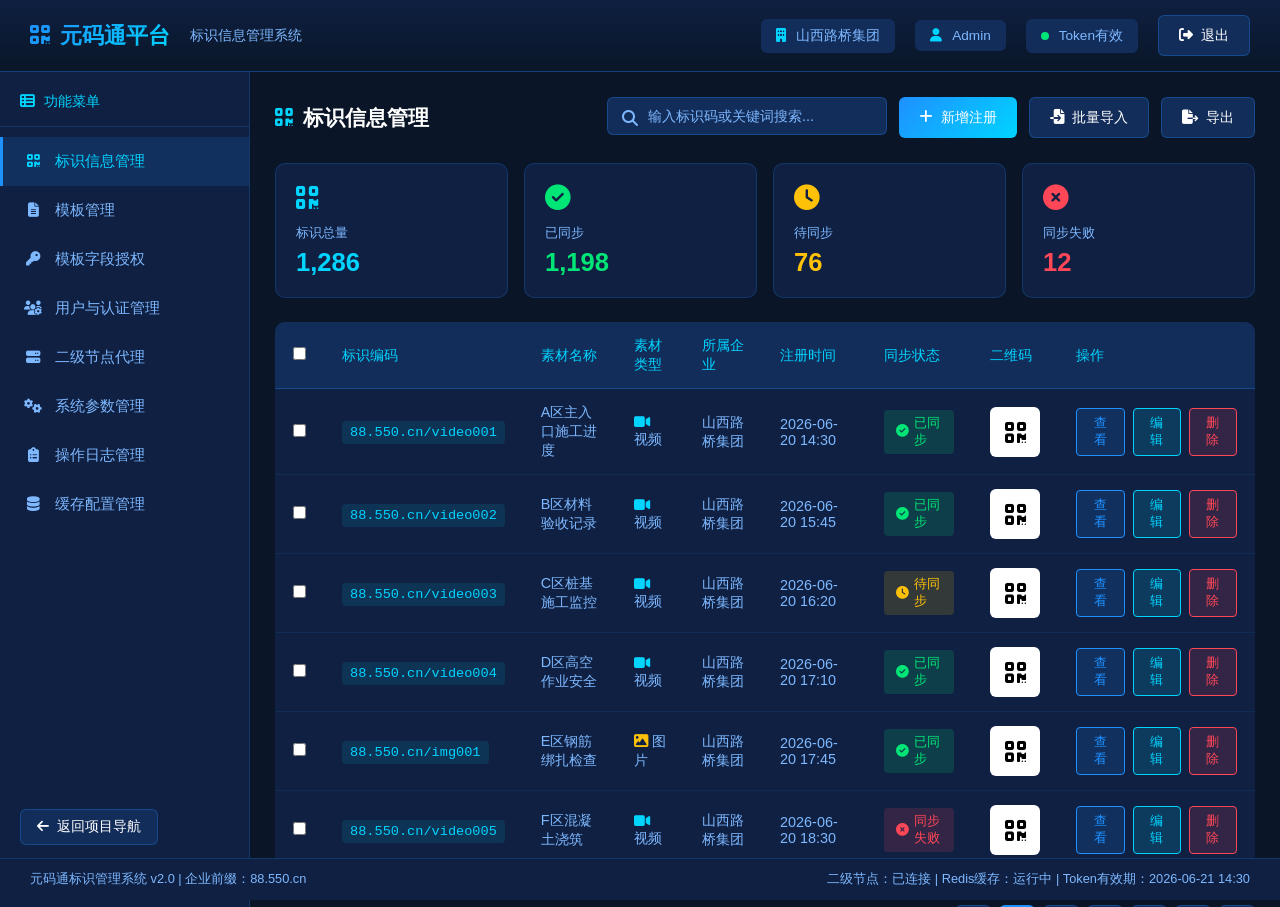
==== 元码通平台/index.html @ ffb6fcff "Initial commit: 7 platform modules" ====
<!DOCTYPE html>
<html lang="zh-CN">
<head>
    <meta charset="UTF-8">
    <meta name="viewport" content="width=device-width, initial-scale=1.0">
    <title>元码通平台</title>
    <link rel="stylesheet" href="https://cdnjs.cloudflare.com/ajax/libs/font-awesome/6.4.0/css/all.min.css">
    <style>
        :root {
            --bg-primary: #0a1628;
            --bg-secondary: #0f2042;
            --bg-card: #132d5a;
            --border-color: #1e90ff;
            --text-primary: #ffffff;
            --text-secondary: #7eb8ff;
            --accent-blue: #1e90ff;
            --accent-cyan: #00d4ff;
            --success: #00e676;
            --warning: #ffc107;
            --danger: #ff4757;
        }
        * { margin: 0; padding: 0; box-sizing: border-box; }
        body {
            font-family: 'Microsoft YaHei', 'PingFang SC', sans-serif;
            background: var(--bg-primary);
            color: var(--text-primary);
            min-height: 100vh;
        }

        .header {
            background: linear-gradient(180deg, rgba(15, 32, 66, 0.95), rgba(10, 22, 40, 0.98));
            border-bottom: 1px solid rgba(30, 144, 255, 0.3);
            padding: 15px 30px;
            display: flex;
            justify-content: space-between;
            align-items: center;
        }
        .header-left { display: flex; align-items: center; gap: 20px; }
        .logo {
            font-size: 1.4rem; font-weight: bold;
            background: linear-gradient(135deg, var(--accent-blue), var(--accent-cyan));
            -webkit-background-clip: text; -webkit-text-fill-color: transparent;
            display: flex; align-items: center; gap: 10px;
        }
        .header-right { display: flex; align-items: center; gap: 20px; font-size: 0.85rem; color: var(--text-secondary); }
        .user-info {
            display: flex; align-items: center; gap: 10px;
            background: var(--bg-card); padding: 8px 15px; border-radius: 6px;
        }
        .user-info i { color: var(--accent-cyan); }
        .status-dot { width: 8px; height: 8px; border-radius: 50%; background: var(--success); animation: pulse 2s infinite; }
        @keyframes pulse { 0%,100%{opacity:1} 50%{opacity:0.5} }

        .main-container { display: grid; grid-template-columns: 250px 1fr; height: calc(100vh - 65px); }

        .sidebar {
            background: var(--bg-secondary);
            border-right: 1px solid rgba(30, 144, 255, 0.2);
            padding: 20px 0; overflow-y: auto;
        }
        .sidebar-title {
            padding: 0 20px 15px; font-size: 0.9rem; color: var(--accent-cyan);
            border-bottom: 1px solid rgba(30, 144, 255, 0.2);
            margin-bottom: 10px; display: flex; align-items: center; gap: 10px;
        }
        .menu-item {
            padding: 14px 20px; display: flex; align-items: center; gap: 12px;
            cursor: pointer; transition: all 0.3s ease;
            color: var(--text-secondary); font-size: 0.95rem;
            border-left: 3px solid transparent;
        }
        .menu-item:hover { background: rgba(30,144,255,0.1); color: var(--text-primary); }
        .menu-item.active { background: rgba(30,144,255,0.15); color: var(--accent-cyan); border-left-color: var(--accent-blue); }
        .menu-item i { width: 20px; text-align: center; font-size: 0.9rem; }

        .content-area { padding: 25px; overflow-y: auto; }
        .module-section { display: none; }
        .module-section.active { display: block; }

        .content-header { display: flex; justify-content: space-between; align-items: center; margin-bottom: 25px; flex-wrap: wrap; gap: 15px; }
        .content-title { font-size: 1.3rem; color: var(--text-primary); display: flex; align-items: center; gap: 10px; }
        .content-title i { color: var(--accent-cyan); }
        .toolbar { display: flex; gap: 12px; flex-wrap: wrap; }

        .search-box { position: relative; }
        .search-input {
            padding: 10px 15px 10px 40px; background: var(--bg-card);
            border: 1px solid rgba(30,144,255,0.3); color: var(--text-primary);
            border-radius: 6px; width: 280px; font-size: 0.9rem;
        }
        .search-input:focus { outline: none; border-color: var(--accent-blue); }
        .search-input::placeholder { color: var(--text-secondary); }
        .search-icon { position: absolute; left: 15px; top: 50%; transform: translateY(-50%); color: var(--text-secondary); }

        .btn {
            padding: 10px 20px; border: none; border-radius: 6px;
            cursor: pointer; font-size: 0.9rem; transition: all 0.3s ease;
            display: flex; align-items: center; gap: 8px;
        }
        .btn-primary { background: linear-gradient(135deg, var(--accent-blue), var(--accent-cyan)); color: white; }
        .btn-primary:hover { box-shadow: 0 5px 15px rgba(30,144,255,0.4); transform: translateY(-2px); }
        .btn-export { background: var(--bg-card); color: var(--text-primary); border: 1px solid rgba(30,144,255,0.3); }
        .btn-export:hover { border-color: var(--accent-blue); background: rgba(30,144,255,0.1); }

        .data-table { width: 100%; border-collapse: collapse; background: var(--bg-secondary); border-radius: 10px; overflow: hidden; }
        .data-table thead { background: var(--bg-card); }
        .data-table th { padding: 14px 18px; text-align: left; font-weight: 500; color: var(--accent-cyan); font-size: 0.9rem; border-bottom: 1px solid rgba(30,144,255,0.3); }
        .data-table td { padding: 14px 18px; border-bottom: 1px solid rgba(30,144,255,0.1); font-size: 0.9rem; color: var(--text-secondary); }
        .data-table tbody tr:hover { background: rgba(30,144,255,0.05); }
        .data-table tbody tr:hover td { color: var(--text-primary); }

        .handle-code {
            font-family: 'Consolas', monospace; color: var(--accent-cyan);
            background: rgba(0,212,255,0.1); padding: 4px 8px; border-radius: 4px; font-size: 0.85rem;
        }
        .status-tag { padding: 5px 12px; border-radius: 4px; font-size: 0.8rem; display: inline-flex; align-items: center; gap: 5px; }
        .status-tag.synced { background: rgba(0,230,118,0.15); color: var(--success); }
        .status-tag.pending { background: rgba(255,193,7,0.15); color: var(--warning); }
        .status-tag.failed { background: rgba(255,71,87,0.15); color: var(--danger); }
        .status-tag.online { background: rgba(0,230,118,0.15); color: var(--success); }
        .status-tag.offline { background: rgba(255,71,87,0.15); color: var(--danger); }
        .status-tag.active { background: rgba(30,144,255,0.15); color: var(--accent-blue); }
        .status-tag.disabled { background: rgba(255,255,255,0.08); color: #888; }

        .qrcode-cell {
            width: 50px; height: 50px; background: white; border-radius: 6px;
            display: flex; justify-content: center; align-items: center;
            cursor: pointer; transition: transform 0.3s ease;
        }
        .qrcode-cell:hover { transform: scale(1.1); }
        .qrcode-cell i { color: #000; font-size: 1.5rem; }

        .action-btns { display: flex; gap: 8px; }
        .action-btn {
            padding: 6px 14px; border-radius: 4px; font-size: 0.8rem;
            cursor: pointer; transition: all 0.3s ease; border: 1px solid;
        }
        .action-btn.view { background: rgba(30,144,255,0.15); border-color: var(--accent-blue); color: var(--accent-blue); }
        .action-btn.view:hover { background: var(--accent-blue); color: white; }
        .action-btn.edit { background: rgba(0,212,255,0.15); border-color: var(--accent-cyan); color: var(--accent-cyan); }
        .action-btn.edit:hover { background: var(--accent-cyan); color: var(--bg-primary); }
        .action-btn.delete { background: rgba(255,71,87,0.15); border-color: var(--danger); color: var(--danger); }
        .action-btn.delete:hover { background: var(--danger); color: white; }
        .action-btn.enable { background: rgba(0,230,118,0.15); border-color: var(--success); color: var(--success); }
        .action-btn.enable:hover { background: var(--success); color: var(--bg-primary); }
        .action-btn.disable { background: rgba(255,193,7,0.15); border-color: var(--warning); color: var(--warning); }
        .action-btn.disable:hover { background: var(--warning); color: var(--bg-primary); }

        .pagination { display: flex; justify-content: space-between; align-items: center; margin-top: 20px; padding: 15px 0; }
        .page-info { color: var(--text-secondary); font-size: 0.85rem; }
        .page-btns { display: flex; gap: 8px; }
        .page-btn {
            width: 36px; height: 36px; display: flex; justify-content: center; align-items: center;
            background: var(--bg-card); border: 1px solid rgba(30,144,255,0.3);
            color: var(--text-secondary); border-radius: 6px; cursor: pointer;
            transition: all 0.3s ease; font-size: 0.85rem;
        }
        .page-btn:hover { border-color: var(--accent-blue); color: var(--text-primary); }
        .page-btn.active { background: var(--accent-blue); border-color: transparent; color: white; }

        .footer {
            background: var(--bg-secondary); border-top: 1px solid rgba(30,144,255,0.2);
            padding: 12px 30px; display: flex; justify-content: space-between; align-items: center;
            color: var(--text-secondary); font-size: 0.8rem;
            position: fixed; bottom: 0; left: 0; right: 0;
        }
        .back-link {
            padding: 8px 16px; background: var(--bg-card);
            border: 1px solid rgba(30,144,255,0.3); color: var(--text-primary);
            border-radius: 6px; text-decoration: none; transition: all 0.3s ease;
            display: flex; align-items: center; gap: 8px; font-size: 0.85rem;
        }
        .back-link:hover { background: var(--accent-blue); border-color: transparent; }

        .stat-cards { display: grid; grid-template-columns: repeat(auto-fill, minmax(220px, 1fr)); gap: 16px; margin-bottom: 24px; }
        .stat-card {
            background: var(--bg-secondary); border: 1px solid rgba(30,144,255,0.2);
            border-radius: 10px; padding: 20px; transition: all 0.3s ease;
        }
        .stat-card:hover { border-color: var(--accent-blue); transform: translateY(-3px); box-shadow: 0 8px 25px rgba(30,144,255,0.15); }
        .stat-icon { font-size: 1.6rem; margin-bottom: 12px; }
        .stat-label { font-size: 0.8rem; color: var(--text-secondary); margin-bottom: 6px; }
        .stat-value { font-size: 1.6rem; font-weight: 700; }

        .config-grid { display: grid; grid-template-columns: repeat(auto-fill, minmax(400px, 1fr)); gap: 20px; }
        .config-panel {
            background: var(--bg-secondary); border: 1px solid rgba(30,144,255,0.2);
            border-radius: 10px; overflow: hidden;
        }
        .config-panel-header {
            background: var(--bg-card); padding: 14px 20px;
            border-bottom: 1px solid rgba(30,144,255,0.2);
            font-weight: 600; font-size: 0.95rem;
            display: flex; align-items: center; gap: 10px;
            color: var(--accent-cyan);
        }
        .config-panel-body { padding: 20px; }
        .form-row { margin-bottom: 16px; }
        .form-row label { display: block; font-size: 0.85rem; color: var(--text-secondary); margin-bottom: 6px; }
        .form-row input, .form-row select, .form-row textarea {
            width: 100%; padding: 9px 12px; background: var(--bg-card);
            border: 1px solid rgba(30,144,255,0.3); color: var(--text-primary);
            border-radius: 6px; font-size: 0.85rem; font-family: inherit;
        }
        .form-row input:focus, .form-row select:focus, .form-row textarea:focus { outline: none; border-color: var(--accent-blue); }
        .form-row select option { background: var(--bg-card); }
        .form-row textarea { resize: vertical; min-height: 80px; }
        .form-actions { display: flex; gap: 10px; margin-top: 20px; }

        .switch-label { display: flex; align-items: center; gap: 10px; cursor: pointer; }
        .switch {
            width: 40px; height: 22px; background: rgba(255,255,255,0.15);
            border-radius: 11px; position: relative; transition: background 0.3s;
        }
        .switch.on { background: var(--accent-blue); }
        .switch::after {
            content: ''; position: absolute; width: 18px; height: 18px;
            background: #fff; border-radius: 50%; top: 2px; left: 2px;
            transition: transform 0.3s;
        }
        .switch.on::after { transform: translateX(18px); }

        .detail-row { display: flex; padding: 12px 0; border-bottom: 1px solid rgba(30,144,255,0.1); }
        .detail-label { width: 140px; flex-shrink: 0; color: var(--text-secondary); font-size: 0.85rem; }
        .detail-value { flex: 1; font-size: 0.9rem; }

        .log-level { padding: 3px 8px; border-radius: 3px; font-size: 0.75rem; font-weight: 600; }
        .log-level.info { background: rgba(30,144,255,0.2); color: var(--accent-blue); }
        .log-level.warn { background: rgba(255,193,7,0.2); color: var(--warning); }
        .log-level.error { background: rgba(255,71,87,0.2); color: var(--danger); }
        .log-level.debug { background: rgba(255,255,255,0.1); color: #aaa; }

        .node-card {
            background: var(--bg-secondary); border: 1px solid rgba(30,144,255,0.2);
            border-radius: 10px; padding: 20px; margin-bottom: 16px;
            display: grid; grid-template-columns: 1fr auto; gap: 16px; align-items: center;
        }
        .node-card:hover { border-color: var(--accent-blue); }
        .node-name { font-size: 1rem; font-weight: 600; margin-bottom: 8px; }
        .node-meta { display: flex; gap: 20px; flex-wrap: wrap; font-size: 0.82rem; color: var(--text-secondary); }
        .node-meta span { display: flex; align-items: center; gap: 6px; }

        @media (max-width: 1024px) {
            .main-container { grid-template-columns: 1fr; }
            .sidebar { display: none; }
            .config-grid { grid-template-columns: 1fr; }
        }
    </style>
</head>
<body>
    <header class="header">
        <div class="header-left">
            <div class="logo"><i class="fas fa-qrcode"></i> 元码通平台</div>
            <span style="color:var(--text-secondary);font-size:0.85rem">标识信息管理系统</span>
        </div>
        <div class="header-right">
            <div class="user-info"><i class="fas fa-building"></i><span>山西路桥集团</span></div>
            <div class="user-info"><i class="fas fa-user"></i><span>Admin</span></div>
            <div class="user-info"><span class="status-dot"></span><span>Token有效</span></div>
            <button class="btn btn-export" onclick="alert('退出登录')"><i class="fas fa-sign-out-alt"></i> 退出</button>
        </div>
    </header>

    <div class="main-container">
        <div class="sidebar">
            <div class="sidebar-title"><i class="fas fa-th-list"></i> 功能菜单</div>
            <div class="menu-item active" onclick="switchModule(this, 'identity')"><i class="fas fa-qrcode"></i> 标识信息管理</div>
            <div class="menu-item" onclick="switchModule(this, 'template')"><i class="fas fa-file-alt"></i> 模板管理</div>
            <div class="menu-item" onclick="switchModule(this, 'auth')"><i class="fas fa-key"></i> 模板字段授权</div>
            <div class="menu-item" onclick="switchModule(this, 'user')"><i class="fas fa-users-cog"></i> 用户与认证管理</div>
            <div class="menu-item" onclick="switchModule(this, 'node')"><i class="fas fa-server"></i> 二级节点代理</div>
            <div class="menu-item" onclick="switchModule(this, 'params')"><i class="fas fa-cogs"></i> 系统参数管理</div>
            <div class="menu-item" onclick="switchModule(this, 'logs')"><i class="fas fa-clipboard-list"></i> 操作日志管理</div>
            <div class="menu-item" onclick="switchModule(this, 'cache')"><i class="fas fa-database"></i> 缓存配置管理</div>
        </div>

        <div class="content-area">

            <!-- 模块1：标识信息管理 -->
            <div class="module-section active" id="mod-identity">
                <div class="content-header">
                    <h2 class="content-title"><i class="fas fa-qrcode"></i> 标识信息管理</h2>
                    <div class="toolbar">
                        <div class="search-box">
                            <i class="fas fa-search search-icon"></i>
                            <input type="text" class="search-input" placeholder="输入标识码或关键词搜索...">
                        </div>
                        <button class="btn btn-primary"><i class="fas fa-plus"></i> 新增注册</button>
                        <button class="btn btn-export"><i class="fas fa-file-import"></i> 批量导入</button>
                        <button class="btn btn-export"><i class="fas fa-file-export"></i> 导出</button>
                    </div>
                </div>
                <div class="stat-cards">
                    <div class="stat-card"><div class="stat-icon" style="color:var(--accent-cyan)"><i class="fas fa-qrcode"></i></div><div class="stat-label">标识总量</div><div class="stat-value" style="color:var(--accent-cyan)">1,286</div></div>
                    <div class="stat-card"><div class="stat-icon" style="color:var(--success)"><i class="fas fa-check-circle"></i></div><div class="stat-label">已同步</div><div class="stat-value" style="color:var(--success)">1,198</div></div>
                    <div class="stat-card"><div class="stat-icon" style="color:var(--warning)"><i class="fas fa-clock"></i></div><div class="stat-label">待同步</div><div class="stat-value" style="color:var(--warning)">76</div></div>
                    <div class="stat-card"><div class="stat-icon" style="color:var(--danger)"><i class="fas fa-times-circle"></i></div><div class="stat-label">同步失败</div><div class="stat-value" style="color:var(--danger)">12</div></div>
                </div>
                <table class="data-table">
                    <thead>
                        <tr><th><input type="checkbox"></th><th>标识编码</th><th>素材名称</th><th>素材类型</th><th>所属企业</th><th>注册时间</th><th>同步状态</th><th>二维码</th><th>操作</th></tr>
                    </thead>
                    <tbody>
                        <tr><td><input type="checkbox"></td><td><span class="handle-code">88.550.cn/video001</span></td><td>A区主入口施工进度</td><td><i class="fas fa-video" style="color:var(--accent-cyan)"></i> 视频</td><td>山西路桥集团</td><td>2026-06-20 14:30</td><td><span class="status-tag synced"><i class="fas fa-check-circle"></i> 已同步</span></td><td><div class="qrcode-cell"><i class="fas fa-qrcode"></i></div></td><td><div class="action-btns"><button class="action-btn view">查看</button><button class="action-btn edit">编辑</button><button class="action-btn delete">删除</button></div></td></tr>
                        <tr><td><input type="checkbox"></td><td><span class="handle-code">88.550.cn/video002</span></td><td>B区材料验收记录</td><td><i class="fas fa-video" style="color:var(--accent-cyan)"></i> 视频</td><td>山西路桥集团</td><td>2026-06-20 15:45</td><td><span class="status-tag synced"><i class="fas fa-check-circle"></i> 已同步</span></td><td><div class="qrcode-cell"><i class="fas fa-qrcode"></i></div></td><td><div class="action-btns"><button class="action-btn view">查看</button><button class="action-btn edit">编辑</button><button class="action-btn delete">删除</button></div></td></tr>
                        <tr><td><input type="checkbox"></td><td><span class="handle-code">88.550.cn/video003</span></td><td>C区桩基施工监控</td><td><i class="fas fa-video" style="color:var(--accent-cyan)"></i> 视频</td><td>山西路桥集团</td><td>2026-06-20 16:20</td><td><span class="status-tag pending"><i class="fas fa-clock"></i> 待同步</span></td><td><div class="qrcode-cell"><i class="fas fa-qrcode"></i></div></td><td><div class="action-btns"><button class="action-btn view">查看</button><button class="action-btn edit">编辑</button><button class="action-btn delete">删除</button></div></td></tr>
                        <tr><td><input type="checkbox"></td><td><span class="handle-code">88.550.cn/video004</span></td><td>D区高空作业安全</td><td><i class="fas fa-video" style="color:var(--accent-cyan)"></i> 视频</td><td>山西路桥集团</td><td>2026-06-20 17:10</td><td><span class="status-tag synced"><i class="fas fa-check-circle"></i> 已同步</span></td><td><div class="qrcode-cell"><i class="fas fa-qrcode"></i></div></td><td><div class="action-btns"><button class="action-btn view">查看</button><button class="action-btn edit">编辑</button><button class="action-btn delete">删除</button></div></td></tr>
                        <tr><td><input type="checkbox"></td><td><span class="handle-code">88.550.cn/img001</span></td><td>E区钢筋绑扎检查</td><td><i class="fas fa-image" style="color:var(--warning)"></i> 图片</td><td>山西路桥集团</td><td>2026-06-20 17:45</td><td><span class="status-tag synced"><i class="fas fa-check-circle"></i> 已同步</span></td><td><div class="qrcode-cell"><i class="fas fa-qrcode"></i></div></td><td><div class="action-btns"><button class="action-btn view">查看</button><button class="action-btn edit">编辑</button><button class="action-btn delete">删除</button></div></td></tr>
                        <tr><td><input type="checkbox"></td><td><span class="handle-code">88.550.cn/video005</span></td><td>F区混凝土浇筑</td><td><i class="fas fa-video" style="color:var(--accent-cyan)"></i> 视频</td><td>山西路桥集团</td><td>2026-06-20 18:30</td><td><span class="status-tag failed"><i class="fas fa-times-circle"></i> 同步失败</span></td><td><div class="qrcode-cell"><i class="fas fa-qrcode"></i></div></td><td><div class="action-btns"><button class="action-btn view">查看</button><button class="action-btn edit">编辑</button><button class="action-btn delete">删除</button></div></td></tr>
                    </tbody>
                </table>
                <div class="pagination">
                    <span class="page-info">共 1,286 条记录，每页 10 条</span>
                    <div class="page-btns">
                        <button class="page-btn"><i class="fas fa-chevron-left"></i></button>
                        <button class="page-btn active">1</button>
                        <button class="page-btn">2</button>
                        <button class="page-btn">3</button>
                        <button class="page-btn">...</button>
                        <button class="page-btn">129</button>
                        <button class="page-btn"><i class="fas fa-chevron-right"></i></button>
                    </div>
                </div>
            </div>

            <!-- 模块2：模板管理 -->
            <div class="module-section" id="mod-template">
                <div class="content-header">
                    <h2 class="content-title"><i class="fas fa-file-alt"></i> 模板管理</h2>
                    <div class="toolbar">
                        <div class="search-box">
                            <i class="fas fa-search search-icon"></i>
                            <input type="text" class="search-input" placeholder="搜索模板名称...">
                        </div>
                        <button class="btn btn-primary"><i class="fas fa-plus"></i> 新建模板</button>
                        <button class="btn btn-export"><i class="fas fa-file-import"></i> 导入模板</button>
                    </div>
                </div>
                <div class="stat-cards">
                    <div class="stat-card"><div class="stat-icon" style="color:var(--accent-cyan)"><i class="fas fa-file-alt"></i></div><div class="stat-label">模板总数</div><div class="stat-value" style="color:var(--accent-cyan)">24</div></div>
                    <div class="stat-card"><div class="stat-icon" style="color:var(--success)"><i class="fas fa-check-circle"></i></div><div class="stat-label">已启用</div><div class="stat-value" style="color:var(--success)">18</div></div>
                    <div class="stat-card"><div class="stat-icon" style="color:#888"><i class="fas fa-pause-circle"></i></div><div class="stat-label">已停用</div><div class="stat-value" style="color:#888">6</div></div>
                    <div class="stat-card"><div class="stat-icon" style="color:var(--accent-blue)"><i class="fas fa-cubes"></i></div><div class="stat-label">关联标识数</div><div class="stat-value" style="color:var(--accent-blue)">1,286</div></div>
                </div>
                <table class="data-table">
                    <thead>
                        <tr><th>模板ID</th><th>模板名称</th><th>模板类型</th><th>字段数量</th><th>关联标识数</th><th>创建时间</th><th>状态</th><th>操作</th></tr>
                    </thead>
                    <tbody>
                        <tr><td><span class="handle-code">TPL-001</span></td><td>施工现场视频模板</td><td>视频类</td><td>12</td><td>386</td><td>2026-03-15</td><td><span class="status-tag synced">启用</span></td><td><div class="action-btns"><button class="action-btn view">查看</button><button class="action-btn edit">编辑</button><button class="action-btn disable">停用</button></div></td></tr>
                        <tr><td><span class="handle-code">TPL-002</span></td><td>工程质量图片模板</td><td>图片类</td><td>8</td><td>245</td><td>2026-03-20</td><td><span class="status-tag synced">启用</span></td><td><div class="action-btns"><button class="action-btn view">查看</button><button class="action-btn edit">编辑</button><button class="action-btn disable">停用</button></div></td></tr>
                        <tr><td><span class="handle-code">TPL-003</span></td><td>设备巡检报告模板</td><td>文档类</td><td>15</td><td>178</td><td>2026-04-02</td><td><span class="status-tag synced">启用</span></td><td><div class="action-btns"><button class="action-btn view">查看</button><button class="action-btn edit">编辑</button><button class="action-btn disable">停用</button></div></td></tr>
                        <tr><td><span class="handle-code">TPL-004</span></td><td>安全巡检记录模板</td><td>表单类</td><td>20</td><td>312</td><td>2026-04-10</td><td><span class="status-tag synced">启用</span></td><td><div class="action-btns"><button class="action-btn view">查看</button><button class="action-btn edit">编辑</button><button class="action-btn disable">停用</button></div></td></tr>
                        <tr><td><span class="handle-code">TPL-005</span></td><td>材料验收模板</td><td>表单类</td><td>10</td><td>96</td><td>2026-04-18</td><td><span class="status-tag disabled">停用</span></td><td><div class="action-btns"><button class="action-btn view">查看</button><button class="action-btn edit">编辑</button><button class="action-btn enable">启用</button></div></td></tr>
                        <tr><td><span class="handle-code">TPL-006</span></td><td>竣工验收影像模板</td><td>视频类</td><td>14</td><td>69</td><td>2026-05-05</td><td><span class="status-tag synced">启用</span></td><td><div class="action-btns"><button class="action-btn view">查看</button><button class="action-btn edit">编辑</button><button class="action-btn disable">停用</button></div></td></tr>
                    </tbody>
                </table>
                <div class="pagination">
                    <span class="page-info">共 24 条记录</span>
                    <div class="page-btns"><button class="page-btn active">1</button><button class="page-btn">2</button><button class="page-btn">3</button></div>
                </div>
            </div>

            <!-- 模块3：模板字段授权 -->
            <div class="module-section" id="mod-auth">
                <div class="content-header">
                    <h2 class="content-title"><i class="fas fa-key"></i> 模板字段授权</h2>
                    <div class="toolbar">
                        <button class="btn btn-primary"><i class="fas fa-plus"></i> 新增授权规则</button>
                        <button class="btn btn-export"><i class="fas fa-download"></i> 导出授权表</button>
                    </div>
                </div>
                <div class="stat-cards">
                    <div class="stat-card"><div class="stat-icon" style="color:var(--accent-cyan)"><i class="fas fa-shield-alt"></i></div><div class="stat-label">授权规则数</div><div class="stat-value" style="color:var(--accent-cyan)">42</div></div>
                    <div class="stat-card"><div class="stat-icon" style="color:var(--success)"><i class="fas fa-unlock"></i></div><div class="stat-label">已授权字段</div><div class="stat-value" style="color:var(--success)">156</div></div>
                    <div class="stat-card"><div class="stat-icon" style="color:var(--warning)"><i class="fas fa-lock"></i></div><div class="stat-label">受限字段</div><div class="stat-value" style="color:var(--warning)">38</div></div>
                    <div class="stat-card"><div class="stat-icon" style="color:var(--accent-blue)"><i class="fas fa-users"></i></div><div class="stat-label">授权角色数</div><div class="stat-value" style="color:var(--accent-blue)">8</div></div>
                </div>
                <table class="data-table">
                    <thead>
                        <tr><th>规则ID</th><th>模板名称</th><th>字段名</th><th>授权角色</th><th>权限类型</th><th>生效时间</th><th>状态</th><th>操作</th></tr>
                    </thead>
                    <tbody>
                        <tr><td><span class="handle-code">AUTH-001</span></td><td>施工现场视频模板</td><td>video_url</td><td>管理员、编辑员</td><td>读写</td><td>2026-03-15</td><td><span class="status-tag synced">生效</span></td><td><div class="action-btns"><button class="action-btn edit">编辑</button><button class="action-btn delete">删除</button></div></td></tr>
                        <tr><td><span class="handle-code">AUTH-002</span></td><td>施工现场视频模板</td><td>location_gps</td><td>管理员</td><td>只读</td><td>2026-03-15</td><td><span class="status-tag synced">生效</span></td><td><div class="action-btns"><button class="action-btn edit">编辑</button><button class="action-btn delete">删除</button></div></td></tr>
                        <tr><td><span class="handle-code">AUTH-003</span></td><td>工程质量图片模板</td><td>image_file</td><td>管理员、编辑员、查看员</td><td>读写</td><td>2026-03-20</td><td><span class="status-tag synced">生效</span></td><td><div class="action-btns"><button class="action-btn edit">编辑</button><button class="action-btn delete">删除</button></div></td></tr>
                        <tr><td><span class="handle-code">AUTH-004</span></td><td>安全巡检记录模板</td><td>inspector_name</td><td>安全主管、管理员</td><td>读写</td><td>2026-04-10</td><td><span class="status-tag synced">生效</span></td><td><div class="action-btns"><button class="action-btn edit">编辑</button><button class="action-btn delete">删除</button></div></td></tr>
                        <tr><td><span class="handle-code">AUTH-005</span></td><td>设备巡检报告模板</td><td>device_serial</td><td>设备管理员</td><td>只读</td><td>2026-04-02</td><td><span class="status-tag pending">待审核</span></td><td><div class="action-btns"><button class="action-btn view">审核</button><button class="action-btn delete">删除</button></div></td></tr>
                        <tr><td><span class="handle-code">AUTH-006</span></td><td>竣工验收影像模板</td><td>approval_sign</td><td>项目经理</td><td>只读</td><td>2026-05-05</td><td><span class="status-tag synced">生效</span></td><td><div class="action-btns"><button class="action-btn edit">编辑</button><button class="action-btn delete">删除</button></div></td></tr>
                    </tbody>
                </table>
            </div>

            <!-- 模块4：用户与认证管理 -->
            <div class="module-section" id="mod-user">
                <div class="content-header">
                    <h2 class="content-title"><i class="fas fa-users-cog"></i> 用户与认证管理</h2>
                    <div class="toolbar">
                        <div class="search-box">
                            <i class="fas fa-search search-icon"></i>
                            <input type="text" class="search-input" placeholder="搜索用户名或角色...">
                        </div>
                        <button class="btn btn-primary"><i class="fas fa-user-plus"></i> 新增用户</button>
                        <button class="btn btn-export"><i class="fas fa-key"></i> 批量重置密码</button>
                    </div>
                </div>
                <div class="stat-cards">
                    <div class="stat-card"><div class="stat-icon" style="color:var(--accent-cyan)"><i class="fas fa-users"></i></div><div class="stat-label">用户总数</div><div class="stat-value" style="color:var(--accent-cyan)">36</div></div>
                    <div class="stat-card"><div class="stat-icon" style="color:var(--success)"><i class="fas fa-user-check"></i></div><div class="stat-label">在线用户</div><div class="stat-value" style="color:var(--success)">12</div></div>
                    <div class="stat-card"><div class="stat-icon" style="color:var(--accent-blue)"><i class="fas fa-user-shield"></i></div><div class="stat-label">角色数量</div><div class="stat-value" style="color:var(--accent-blue)">6</div></div>
                    <div class="stat-card"><div class="stat-icon" style="color:var(--warning)"><i class="fas fa-exclamation-triangle"></i></div><div class="stat-label">Token即将过期</div><div class="stat-value" style="color:var(--warning)">3</div></div>
                </div>
                <table class="data-table">
                    <thead>
                        <tr><th>用户ID</th><th>用户名</th><th>姓名</th><th>角色</th><th>所属部门</th><th>认证方式</th><th>Token到期</th><th>状态</th><th>操作</th></tr>
                    </thead>
                    <tbody>
                        <tr><td><span class="handle-code">U-001</span></td><td>admin</td><td>系统管理员</td><td>超级管理员</td><td>信息中心</td><td>OAuth 2.0</td><td>2026-07-21</td><td><span class="status-tag online">在线</span></td><td><div class="action-btns"><button class="action-btn view">查看</button><button class="action-btn edit">编辑</button></div></td></tr>
                        <tr><td><span class="handle-code">U-002</span></td><td>zhangwei</td><td>张伟</td><td>项目经理</td><td>工程一部</td><td>OAuth 2.0</td><td>2026-07-15</td><td><span class="status-tag online">在线</span></td><td><div class="action-btns"><button class="action-btn view">查看</button><button class="action-btn edit">编辑</button></div></td></tr>
                        <tr><td><span class="handle-code">U-003</span></td><td>liuna</td><td>刘娜</td><td>安全主管</td><td>安全质量部</td><td>API Key</td><td>2026-06-25</td><td><span class="status-tag online">在线</span></td><td><div class="action-btns"><button class="action-btn view">查看</button><button class="action-btn edit">编辑</button></div></td></tr>
                        <tr><td><span class="handle-code">U-004</span></td><td>wangpeng</td><td>王鹏</td><td>设备管理员</td><td>设备管理部</td><td>OAuth 2.0</td><td>2026-06-22</td><td><span class="status-tag pending">离线</span></td><td><div class="action-btns"><button class="action-btn view">查看</button><button class="action-btn edit">编辑</button></div></td></tr>
                        <tr><td><span class="handle-code">U-005</span></td><td>chenxia</td><td>陈霞</td><td>编辑员</td><td>工程二部</td><td>证书认证</td><td>2026-08-10</td><td><span class="status-tag online">在线</span></td><td><div class="action-btns"><button class="action-btn view">查看</button><button class="action-btn edit">编辑</button></div></td></tr>
                        <tr><td><span class="handle-code">U-006</span></td><td>zhaolei</td><td>赵磊</td><td>查看员</td><td>监理单位</td><td>API Key</td><td>2026-06-20</td><td><span class="status-tag failed">已过期</span></td><td><div class="action-btns"><button class="action-btn view">查看</button><button class="action-btn enable">续期</button></div></td></tr>
                    </tbody>
                </table>
            </div>

            <!-- 模块5：二级节点代理 -->
            <div class="module-section" id="mod-node">
                <div class="content-header">
                    <h2 class="content-title"><i class="fas fa-server"></i> 二级节点代理配置</h2>
                    <div class="toolbar">
                        <button class="btn btn-primary"><i class="fas fa-plus"></i> 注册新节点</button>
                        <button class="btn btn-export"><i class="fas fa-sync"></i> 批量同步</button>
                        <button class="btn btn-export"><i class="fas fa-download"></i> 导出节点列表</button>
                    </div>
                </div>
                <div class="stat-cards">
                    <div class="stat-card"><div class="stat-icon" style="color:var(--accent-cyan)"><i class="fas fa-server"></i></div><div class="stat-label">注册节点数</div><div class="stat-value" style="color:var(--accent-cyan)">12</div></div>
                    <div class="stat-card"><div class="stat-icon" style="color:var(--success)"><i class="fas fa-plug"></i></div><div class="stat-label">在线节点</div><div class="stat-value" style="color:var(--success)">10</div></div>
                    <div class="stat-card"><div class="stat-icon" style="color:var(--danger)"><i class="fas fa-unlink"></i></div><div class="stat-label">离线节点</div><div class="stat-value" style="color:var(--danger)">2</div></div>
                    <div class="stat-card"><div class="stat-icon" style="color:var(--accent-blue)"><i class="fas fa-exchange-alt"></i></div><div class="stat-label">今日同步量</div><div class="stat-value" style="color:var(--accent-blue)">8,432</div></div>
                </div>

                <div class="node-card">
                    <div>
                        <div class="node-name"><i class="fas fa-server" style="color:var(--success);margin-right:8px"></i>华北区域节点 - 北京</div>
                        <div class="node-meta">
                            <span><i class="fas fa-globe"></i> node-bj.ymt.enterprise.cn:8443</span>
                            <span><i class="fas fa-database"></i> Redis 6.2</span>
                            <span><i class="fas fa-clock"></i> 延迟 12ms</span>
                            <span><i class="fas fa-exchange-alt"></i> 今日同步 1,246 条</span>
                        </div>
                    </div>
                    <div class="action-btns"><button class="action-btn view">详情</button><button class="action-btn edit">配置</button><button class="action-btn disable">禁用</button></div>
                </div>
                <div class="node-card">
                    <div>
                        <div class="node-name"><i class="fas fa-server" style="color:var(--success);margin-right:8px"></i>华东区域节点 - 上海</div>
                        <div class="node-meta">
                            <span><i class="fas fa-globe"></i> node-sh.ymt.enterprise.cn:8443</span>
                            <span><i class="fas fa-database"></i> Redis 6.2</span>
                            <span><i class="fas fa-clock"></i> 延迟 8ms</span>
                            <span><i class="fas fa-exchange-alt"></i> 今日同步 2,108 条</span>
                        </div>
                    </div>
                    <div class="action-btns"><button class="action-btn view">详情</button><button class="action-btn edit">配置</button><button class="action-btn disable">禁用</button></div>
                </div>
                <div class="node-card">
                    <div>
                        <div class="node-name"><i class="fas fa-server" style="color:var(--success);margin-right:8px"></i>华南区域节点 - 广州</div>
                        <div class="node-meta">
                            <span><i class="fas fa-globe"></i> node-gz.ymt.enterprise.cn:8443</span>
                            <span><i class="fas fa-database"></i> Redis 7.0</span>
                            <span><i class="fas fa-clock"></i> 延迟 22ms</span>
                            <span><i class="fas fa-exchange-alt"></i> 今日同步 986 条</span>
                        </div>
                    </div>
                    <div class="action-btns"><button class="action-btn view">详情</button><button class="action-btn edit">配置</button><button class="action-btn disable">禁用</button></div>
                </div>
                <div class="node-card">
                    <div>
                        <div class="node-name"><i class="fas fa-server" style="color:var(--success);margin-right:8px"></i>西南区域节点 - 成都</div>
                        <div class="node-meta">
                            <span><i class="fas fa-globe"></i> node-cd.ymt.enterprise.cn:8443</span>
                            <span><i class="fas fa-database"></i> Redis 6.2</span>
                            <span><i class="fas fa-clock"></i> 延迟 35ms</span>
                            <span><i class="fas fa-exchange-alt"></i> 今日同步 756 条</span>
                        </div>
                    </div>
                    <div class="action-btns"><button class="action-btn view">详情</button><button class="action-btn edit">配置</button><button class="action-btn disable">禁用</button></div>
                </div>
                <div class="node-card">
                    <div>
                        <div class="node-name"><i class="fas fa-server" style="color:var(--danger);margin-right:8px"></i>西北区域节点 - 西安 <span class="status-tag offline" style="margin-left:10px">离线</span></div>
                        <div class="node-meta">
                            <span><i class="fas fa-globe"></i> node-xa.ymt.enterprise.cn:8443</span>
                            <span><i class="fas fa-database"></i> Redis 6.2</span>
                            <span><i class="fas fa-clock"></i> 延迟 —</span>
                            <span><i class="fas fa-exchange-alt"></i> 今日同步 0 条</span>
                        </div>
                    </div>
                    <div class="action-btns"><button class="action-btn view">详情</button><button class="action-btn enable">重连</button><button class="action-btn edit">配置</button></div>
                </div>
            </div>

            <!-- 模块6：系统参数管理 -->
            <div class="module-section" id="mod-params">
                <div class="content-header">
                    <h2 class="content-title"><i class="fas fa-cogs"></i> 系统参数管理</h2>
                    <div class="toolbar">
                        <button class="btn btn-primary"><i class="fas fa-save"></i> 保存全部配置</button>
                        <button class="btn btn-export"><i class="fas fa-undo"></i> 恢复默认</button>
                        <button class="btn btn-export"><i class="fas fa-download"></i> 导出配置</button>
                    </div>
                </div>
                <div class="config-grid">
                    <div class="config-panel">
                        <div class="config-panel-header"><i class="fas fa-qrcode"></i> 标识注册参数</div>
                        <div class="config-panel-body">
                            <div class="form-row"><label>企业标识前缀</label><input type="text" value="88.550.cn"></div>
                            <div class="form-row"><label>标识编码规则</label><select><option selected>前缀+业务类型+序号</option><option>前缀+UUID</option><option>自定义规则</option></select></div>
                            <div class="form-row"><label>单次批量注册上限</label><input type="number" value="500"></div>
                            <div class="form-row"><label>标识有效期（天）</label><input type="number" value="365"></div>
                            <div class="form-row"><label>自动续期</label>
                                <div class="switch-label"><div class="switch on" onclick="this.classList.toggle('on')"></div><span style="color:var(--text-secondary);font-size:0.85rem">已开启</span></div>
                            </div>
                        </div>
                    </div>
                    <div class="config-panel">
                        <div class="config-panel-header"><i class="fas fa-qrcode"></i> 二维码生成配置</div>
                        <div class="config-panel-body">
                            <div class="form-row"><label>二维码尺寸</label><select><option>200×200</option><option selected>300×300</option><option>400×400</option><option>500×500</option></select></div>
                            <div class="form-row"><label>纠错等级</label><select><option>L (7%)</option><option selected>M (15%)</option><option>Q (25%)</option><option>H (30%)</option></select></div>
                            <div class="form-row"><label>Logo嵌入</label>
                                <div class="switch-label"><div class="switch on" onclick="this.classList.toggle('on')"></div><span style="color:var(--text-secondary);font-size:0.85rem">已开启</span></div>
                            </div>
                            <div class="form-row"><label>输出格式</label><select><option selected>PNG</option><option>SVG</option><option>PDF</option></select></div>
                        </div>
                    </div>
                    <div class="config-panel">
                        <div class="config-panel-header"><i class="fas fa-sync"></i> 节点同步配置</div>
                        <div class="config-panel-body">
                            <div class="form-row"><label>同步模式</label><select><option selected>增量同步</option><option>全量同步</option><option>手动同步</option></select></div>
                            <div class="form-row"><label>同步间隔（秒）</label><input type="number" value="30"></div>
                            <div class="form-row"><label>失败重试次数</label><input type="number" value="5"></div>
                            <div class="form-row"><label>重试间隔（秒）</label><input type="number" value="60"></div>
                            <div class="form-row"><label>冲突策略</label><select><option selected>主节点优先</option><option>最新优先</option><option>手动处理</option></select></div>
                        </div>
                    </div>
                    <div class="config-panel">
                        <div class="config-panel-header"><i class="fas fa-shield-alt"></i> 安全与认证配置</div>
                        <div class="config-panel-body">
                            <div class="form-row"><label>认证方式</label><select><option selected>OAuth 2.0</option><option>API Key</option><option>证书认证</option></select></div>
                            <div class="form-row"><label>Token有效期（小时）</label><input type="number" value="24"></div>
                            <div class="form-row"><label>登录失败锁定次数</label><input type="number" value="5"></div>
                            <div class="form-row"><label>密码最小长度</label><input type="number" value="8"></div>
                            <div class="form-row"><label>操作日志保留天数</label><input type="number" value="90"></div>
                        </div>
                    </div>
                </div>
            </div>

            <!-- 模块7：操作日志管理 -->
            <div class="module-section" id="mod-logs">
                <div class="content-header">
                    <h2 class="content-title"><i class="fas fa-clipboard-list"></i> 操作日志管理</h2>
                    <div class="toolbar">
                        <div class="search-box">
                            <i class="fas fa-search search-icon"></i>
                            <input type="text" class="search-input" placeholder="搜索操作内容或用户...">
                        </div>
                        <button class="btn btn-export"><i class="fas fa-filter"></i> 高级筛选</button>
                        <button class="btn btn-export"><i class="fas fa-download"></i> 导出日志</button>
                        <button class="btn btn-export" style="color:var(--danger);border-color:var(--danger)"><i class="fas fa-trash"></i> 清理过期日志</button>
                    </div>
                </div>
                <div class="stat-cards">
                    <div class="stat-card"><div class="stat-icon" style="color:var(--accent-cyan)"><i class="fas fa-list"></i></div><div class="stat-label">日志总量</div><div class="stat-value" style="color:var(--accent-cyan)">28,456</div></div>
                    <div class="stat-card"><div class="stat-icon" style="color:var(--accent-blue)"><i class="fas fa-info-circle"></i></div><div class="stat-label">INFO</div><div class="stat-value" style="color:var(--accent-blue)">24,108</div></div>
                    <div class="stat-card"><div class="stat-icon" style="color:var(--warning)"><i class="fas fa-exclamation-triangle"></i></div><div class="stat-label">WARN</div><div class="stat-value" style="color:var(--warning)">3,892</div></div>
                    <div class="stat-card"><div class="stat-icon" style="color:var(--danger)"><i class="fas fa-times-circle"></i></div><div class="stat-label">ERROR</div><div class="stat-value" style="color:var(--danger)">456</div></div>
                </div>
                <table class="data-table">
                    <thead>
                        <tr><th>时间</th><th>级别</th><th>操作用户</th><th>操作模块</th><th>操作内容</th><th>IP地址</th><th>结果</th></tr>
                    </thead>
                    <tbody>
                        <tr><td>2026-06-21 11:52:33</td><td><span class="log-level info">INFO</span></td><td>admin</td><td>标识信息管理</td><td>新增标识注册 88.550.cn/video006</td><td>192.168.1.100</td><td><span class="status-tag synced">成功</span></td></tr>
                        <tr><td>2026-06-21 11:48:15</td><td><span class="log-level info">INFO</span></td><td>zhangwei</td><td>模板管理</td><td>修改模板 TPL-001 字段配置</td><td>192.168.1.105</td><td><span class="status-tag synced">成功</span></td></tr>
                        <tr><td>2026-06-21 11:45:02</td><td><span class="log-level warn">WARN</span></td><td>system</td><td>二级节点代理</td><td>西北区域节点心跳超时，自动标记离线</td><td>—</td><td><span class="status-tag pending">告警</span></td></tr>
                        <tr><td>2026-06-21 11:40:28</td><td><span class="log-level error">ERROR</span></td><td>system</td><td>标识信息管理</td><td>标识 88.550.cn/video005 同步至华北节点失败：连接超时</td><td>—</td><td><span class="status-tag failed">失败</span></td></tr>
                        <tr><td>2026-06-21 11:35:10</td><td><span class="log-level info">INFO</span></td><td>liuna</td><td>用户与认证管理</td><td>用户 chenxia Token续期申请</td><td>192.168.1.112</td><td><span class="status-tag synced">成功</span></td></tr>
                        <tr><td>2026-06-21 11:30:45</td><td><span class="log-level info">INFO</span></td><td>admin</td><td>系统参数管理</td><td>修改同步间隔 60s → 30s</td><td>192.168.1.100</td><td><span class="status-tag synced">成功</span></td></tr>
                        <tr><td>2026-06-21 11:25:18</td><td><span class="log-level debug">DEBUG</span></td><td>system</td><td>缓存配置管理</td><td>Redis缓存命中率 96.8%，内存使用 2.1GB</td><td>—</td><td><span class="status-tag synced">正常</span></td></tr>
                        <tr><td>2026-06-21 11:20:03</td><td><span class="log-level warn">WARN</span></td><td>system</td><td>模板字段授权</td><td>规则 AUTH-005 待审核超过48小时</td><td>—</td><td><span class="status-tag pending">提醒</span></td></tr>
                    </tbody>
                </table>
                <div class="pagination">
                    <span class="page-info">共 28,456 条日志，每页 20 条</span>
                    <div class="page-btns">
                        <button class="page-btn"><i class="fas fa-chevron-left"></i></button>
                        <button class="page-btn active">1</button>
                        <button class="page-btn">2</button>
                        <button class="page-btn">3</button>
                        <button class="page-btn">...</button>
                        <button class="page-btn">1423</button>
                        <button class="page-btn"><i class="fas fa-chevron-right"></i></button>
                    </div>
                </div>
            </div>

            <!-- 模块8：缓存配置管理 -->
            <div class="module-section" id="mod-cache">
                <div class="content-header">
                    <h2 class="content-title"><i class="fas fa-database"></i> 缓存配置管理</h2>
                    <div class="toolbar">
                        <button class="btn btn-primary"><i class="fas fa-save"></i> 保存配置</button>
                        <button class="btn btn-export"><i class="fas fa-broom"></i> 清空全部缓存</button>
                        <button class="btn btn-export"><i class="fas fa-chart-bar"></i> 缓存分析</button>
                    </div>
                </div>
                <div class="stat-cards">
                    <div class="stat-card"><div class="stat-icon" style="color:var(--success)"><i class="fas fa-heartbeat"></i></div><div class="stat-label">Redis状态</div><div class="stat-value" style="color:var(--success)">运行中</div></div>
                    <div class="stat-card"><div class="stat-icon" style="color:var(--accent-cyan)"><i class="fas fa-memory"></i></div><div class="stat-label">内存使用</div><div class="stat-value" style="color:var(--accent-cyan)">2.1 GB</div></div>
                    <div class="stat-card"><div class="stat-icon" style="color:var(--accent-blue)"><i class="fas fa-bullseye"></i></div><div class="stat-label">命中率</div><div class="stat-value" style="color:var(--accent-blue)">96.8%</div></div>
                    <div class="stat-card"><div class="stat-icon" style="color:var(--warning)"><i class="fas fa-key"></i></div><div class="stat-label">缓存Key数</div><div class="stat-value" style="color:var(--warning)">45,832</div></div>
                </div>
                <div class="config-grid">
                    <div class="config-panel">
                        <div class="config-panel-header"><i class="fas fa-server"></i> Redis连接配置</div>
                        <div class="config-panel-body">
                            <div class="form-row"><label>连接地址</label><input type="text" value="192.168.1.200"></div>
                            <div class="form-row"><label>端口</label><input type="number" value="6379"></div>
                            <div class="form-row"><label>数据库索引</label><input type="number" value="0"></div>
                            <div class="form-row"><label>最大连接数</label><input type="number" value="100"></div>
                            <div class="form-row"><label>连接超时（ms）</label><input type="number" value="3000"></div>
                        </div>
                    </div>
                    <div class="config-panel">
                        <div class="config-panel-header"><i class="fas fa-clock"></i> 缓存过期策略</div>
                        <div class="config-panel-body">
                            <div class="form-row"><label>标识信息缓存TTL</label><select><option>1小时</option><option selected>6小时</option><option>12小时</option><option>24小时</option></select></div>
                            <div class="form-row"><label>模板数据缓存TTL</label><select><option>6小时</option><option>12小时</option><option selected>24小时</option><option>48小时</option></select></div>
                            <div class="form-row"><label>用户Session TTL</label><select><option>30分钟</option><option selected>1小时</option><option>2小时</option><option>4小时</option></select></div>
                            <div class="form-row"><label>节点同步缓存TTL</label><select><option>5分钟</option><option selected>15分钟</option><option>30分钟</option></select></div>
                            <div class="form-row"><label>过期策略</label><select><option>LRU</option><option selected>LFU</option><option>随机淘汰</option><option>不淘汰</option></select></div>
                        </div>
                    </div>
                    <div class="config-panel">
                        <div class="config-panel-header"><i class="fas fa-shield-alt"></i> 缓存安全配置</div>
                        <div class="config-panel-body">
                            <div class="form-row"><label>访问密码</label><input type="password" value="************************"></div>
                            <div class="form-row"><label>启用SSL</label>
                                <div class="switch-label"><div class="switch on" onclick="this.classList.toggle('on')"></div><span style="color:var(--text-secondary);font-size:0.85rem">已开启</span></div>
                            </div>
                            <div class="form-row"><label>禁止公网访问</label>
                                <div class="switch-label"><div class="switch on" onclick="this.classList.toggle('on')"></div><span style="color:var(--text-secondary);font-size:0.85rem">已开启</span></div>
                            </div>
                            <div class="form-row"><label>慢查询阈值（ms）</label><input type="number" value="100"></div>
                        </div>
                    </div>
                    <div class="config-panel">
                        <div class="config-panel-header"><i class="fas fa-chart-line"></i> 缓存性能监控</div>
                        <div class="config-panel-body">
                            <div class="detail-row"><div class="detail-label">运行时长</div><div class="detail-value">42天 15小时 23分</div></div>
                            <div class="detail-row"><div class="detail-label">总命中次数</div><div class="detail-value">1,847,562</div></div>
                            <div class="detail-row"><div class="detail-label">总未命中次数</div><div class="detail-value">62,438</div></div>
                            <div class="detail-row"><div class="detail-label">已用内存</div><div class="detail-value">2.1 GB / 8 GB</div></div>
                            <div class="detail-row"><div class="detail-label">Key过期数</div><div class="detail-value">128,456</div></div>
                            <div class="detail-row"><div class="detail-label">每秒操作数</div><div class="detail-value">3,246 ops/s</div></div>
                        </div>
                    </div>
                </div>
            </div>

        </div>
    </div>

    <a href="../index.html" class="back-link" style="position:fixed;bottom:55px;left:20px">
        <i class="fas fa-arrow-left"></i> 返回项目导航
    </a>

    <footer class="footer">
        <span>元码通标识管理系统 v2.0 | 企业前缀：88.550.cn</span>
        <span>二级节点：已连接 | Redis缓存：运行中 | Token有效期：2026-06-21 14:30</span>
    </footer>

    <script>
        function switchModule(el, name) {
            document.querySelectorAll('.menu-item').forEach(m => m.classList.remove('active'));
            document.querySelectorAll('.module-section').forEach(s => s.classList.remove('active'));
            el.classList.add('active');
            const target = document.getElementById('mod-' + name);
            if (target) target.classList.add('active');
        }
    </script>
</body>
</html>
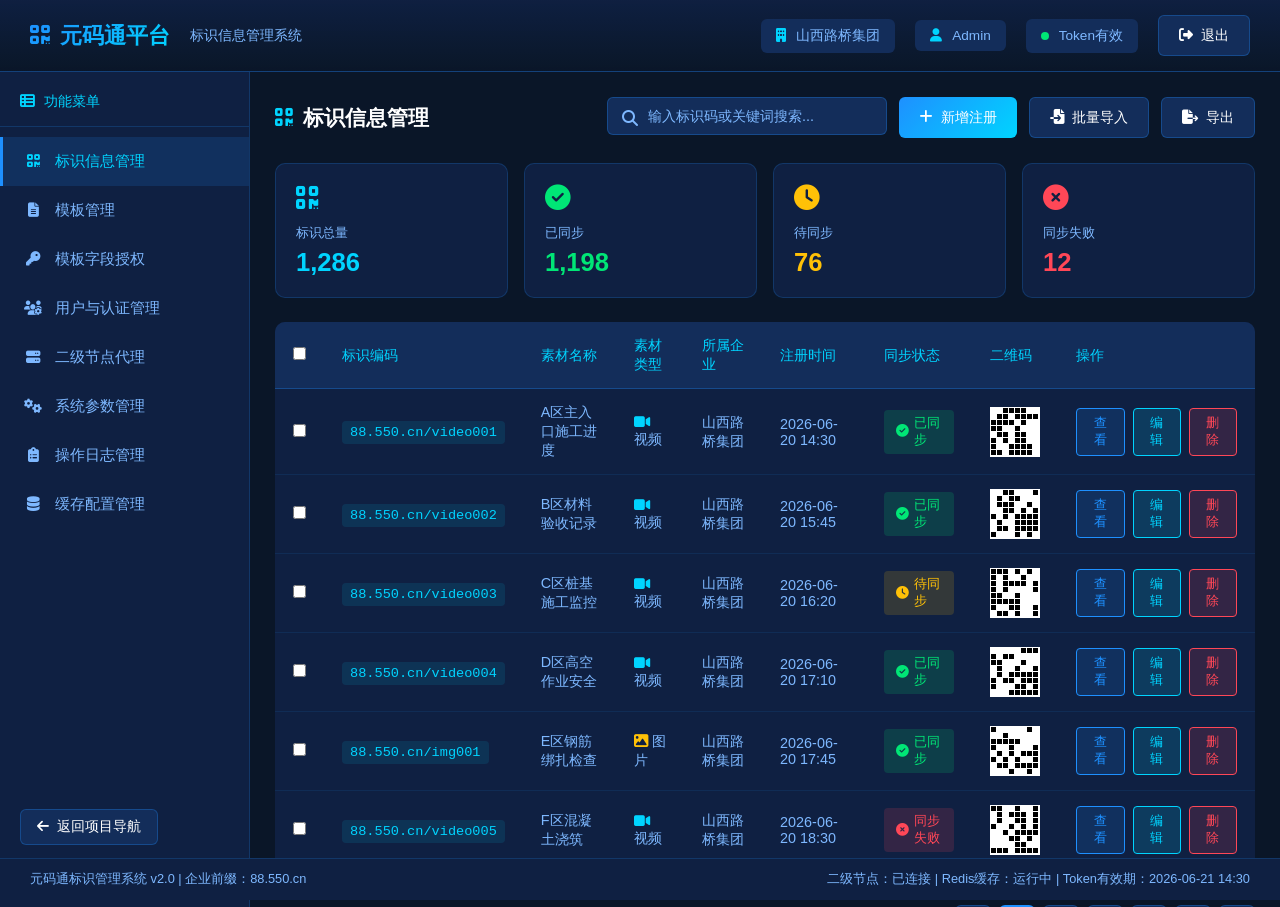
==== commit e87cbb49: "feat: 实现全屏查看、采集上传跳转、新增注册弹窗、查看编辑删除、随机二维码" ====
--- a/元码通平台/index.html
+++ b/元码通平台/index.html
@@ -301,12 +301,12 @@
                         <tr><th><input type="checkbox"></th><th>标识编码</th><th>素材名称</th><th>素材类型</th><th>所属企业</th><th>注册时间</th><th>同步状态</th><th>二维码</th><th>操作</th></tr>
                     </thead>
                     <tbody>
-                        <tr><td><input type="checkbox"></td><td><span class="handle-code">88.550.cn/video001</span></td><td>A区主入口施工进度</td><td><i class="fas fa-video" style="color:var(--accent-cyan)"></i> 视频</td><td>山西路桥集团</td><td>2026-06-20 14:30</td><td><span class="status-tag synced"><i class="fas fa-check-circle"></i> 已同步</span></td><td><div class="qrcode-cell"><i class="fas fa-qrcode"></i></div></td><td><div class="action-btns"><button class="action-btn view">查看</button><button class="action-btn edit">编辑</button><button class="action-btn delete">删除</button></div></td></tr>
-                        <tr><td><input type="checkbox"></td><td><span class="handle-code">88.550.cn/video002</span></td><td>B区材料验收记录</td><td><i class="fas fa-video" style="color:var(--accent-cyan)"></i> 视频</td><td>山西路桥集团</td><td>2026-06-20 15:45</td><td><span class="status-tag synced"><i class="fas fa-check-circle"></i> 已同步</span></td><td><div class="qrcode-cell"><i class="fas fa-qrcode"></i></div></td><td><div class="action-btns"><button class="action-btn view">查看</button><button class="action-btn edit">编辑</button><button class="action-btn delete">删除</button></div></td></tr>
-                        <tr><td><input type="checkbox"></td><td><span class="handle-code">88.550.cn/video003</span></td><td>C区桩基施工监控</td><td><i class="fas fa-video" style="color:var(--accent-cyan)"></i> 视频</td><td>山西路桥集团</td><td>2026-06-20 16:20</td><td><span class="status-tag pending"><i class="fas fa-clock"></i> 待同步</span></td><td><div class="qrcode-cell"><i class="fas fa-qrcode"></i></div></td><td><div class="action-btns"><button class="action-btn view">查看</button><button class="action-btn edit">编辑</button><button class="action-btn delete">删除</button></div></td></tr>
-                        <tr><td><input type="checkbox"></td><td><span class="handle-code">88.550.cn/video004</span></td><td>D区高空作业安全</td><td><i class="fas fa-video" style="color:var(--accent-cyan)"></i> 视频</td><td>山西路桥集团</td><td>2026-06-20 17:10</td><td><span class="status-tag synced"><i class="fas fa-check-circle"></i> 已同步</span></td><td><div class="qrcode-cell"><i class="fas fa-qrcode"></i></div></td><td><div class="action-btns"><button class="action-btn view">查看</button><button class="action-btn edit">编辑</button><button class="action-btn delete">删除</button></div></td></tr>
-                        <tr><td><input type="checkbox"></td><td><span class="handle-code">88.550.cn/img001</span></td><td>E区钢筋绑扎检查</td><td><i class="fas fa-image" style="color:var(--warning)"></i> 图片</td><td>山西路桥集团</td><td>2026-06-20 17:45</td><td><span class="status-tag synced"><i class="fas fa-check-circle"></i> 已同步</span></td><td><div class="qrcode-cell"><i class="fas fa-qrcode"></i></div></td><td><div class="action-btns"><button class="action-btn view">查看</button><button class="action-btn edit">编辑</button><button class="action-btn delete">删除</button></div></td></tr>
-                        <tr><td><input type="checkbox"></td><td><span class="handle-code">88.550.cn/video005</span></td><td>F区混凝土浇筑</td><td><i class="fas fa-video" style="color:var(--accent-cyan)"></i> 视频</td><td>山西路桥集团</td><td>2026-06-20 18:30</td><td><span class="status-tag failed"><i class="fas fa-times-circle"></i> 同步失败</span></td><td><div class="qrcode-cell"><i class="fas fa-qrcode"></i></div></td><td><div class="action-btns"><button class="action-btn view">查看</button><button class="action-btn edit">编辑</button><button class="action-btn delete">删除</button></div></td></tr>
+                        <tr><td><input type="checkbox"></td><td><span class="handle-code">88.550.cn/video001</span></td><td>A区主入口施工进度</td><td><i class="fas fa-video" style="color:var(--accent-cyan)"></i> 视频</td><td>山西路桥集团</td><td>2026-06-20 14:30</td><td><span class="status-tag synced"><i class="fas fa-check-circle"></i> 已同步</span></td><td><div class="qrcode-cell"><i class="fas fa-qrcode"></i></div></td><td><div class="action-btns"><button class="action-btn view" onclick="viewRow(this)">查看</button><button class="action-btn edit" onclick="editRow(this)">编辑</button><button class="action-btn delete" onclick="deleteRow(this)">删除</button></div></td></tr>
+                        <tr><td><input type="checkbox"></td><td><span class="handle-code">88.550.cn/video002</span></td><td>B区材料验收记录</td><td><i class="fas fa-video" style="color:var(--accent-cyan)"></i> 视频</td><td>山西路桥集团</td><td>2026-06-20 15:45</td><td><span class="status-tag synced"><i class="fas fa-check-circle"></i> 已同步</span></td><td><div class="qrcode-cell"><i class="fas fa-qrcode"></i></div></td><td><div class="action-btns"><button class="action-btn view" onclick="viewRow(this)">查看</button><button class="action-btn edit" onclick="editRow(this)">编辑</button><button class="action-btn delete" onclick="deleteRow(this)">删除</button></div></td></tr>
+                        <tr><td><input type="checkbox"></td><td><span class="handle-code">88.550.cn/video003</span></td><td>C区桩基施工监控</td><td><i class="fas fa-video" style="color:var(--accent-cyan)"></i> 视频</td><td>山西路桥集团</td><td>2026-06-20 16:20</td><td><span class="status-tag pending"><i class="fas fa-clock"></i> 待同步</span></td><td><div class="qrcode-cell"><i class="fas fa-qrcode"></i></div></td><td><div class="action-btns"><button class="action-btn view" onclick="viewRow(this)">查看</button><button class="action-btn edit" onclick="editRow(this)">编辑</button><button class="action-btn delete" onclick="deleteRow(this)">删除</button></div></td></tr>
+                        <tr><td><input type="checkbox"></td><td><span class="handle-code">88.550.cn/video004</span></td><td>D区高空作业安全</td><td><i class="fas fa-video" style="color:var(--accent-cyan)"></i> 视频</td><td>山西路桥集团</td><td>2026-06-20 17:10</td><td><span class="status-tag synced"><i class="fas fa-check-circle"></i> 已同步</span></td><td><div class="qrcode-cell"><i class="fas fa-qrcode"></i></div></td><td><div class="action-btns"><button class="action-btn view" onclick="viewRow(this)">查看</button><button class="action-btn edit" onclick="editRow(this)">编辑</button><button class="action-btn delete" onclick="deleteRow(this)">删除</button></div></td></tr>
+                        <tr><td><input type="checkbox"></td><td><span class="handle-code">88.550.cn/img001</span></td><td>E区钢筋绑扎检查</td><td><i class="fas fa-image" style="color:var(--warning)"></i> 图片</td><td>山西路桥集团</td><td>2026-06-20 17:45</td><td><span class="status-tag synced"><i class="fas fa-check-circle"></i> 已同步</span></td><td><div class="qrcode-cell"><i class="fas fa-qrcode"></i></div></td><td><div class="action-btns"><button class="action-btn view" onclick="viewRow(this)">查看</button><button class="action-btn edit" onclick="editRow(this)">编辑</button><button class="action-btn delete" onclick="deleteRow(this)">删除</button></div></td></tr>
+                        <tr><td><input type="checkbox"></td><td><span class="handle-code">88.550.cn/video005</span></td><td>F区混凝土浇筑</td><td><i class="fas fa-video" style="color:var(--accent-cyan)"></i> 视频</td><td>山西路桥集团</td><td>2026-06-20 18:30</td><td><span class="status-tag failed"><i class="fas fa-times-circle"></i> 同步失败</span></td><td><div class="qrcode-cell"><i class="fas fa-qrcode"></i></div></td><td><div class="action-btns"><button class="action-btn view" onclick="viewRow(this)">查看</button><button class="action-btn edit" onclick="editRow(this)">编辑</button><button class="action-btn delete" onclick="deleteRow(this)">删除</button></div></td></tr>
                     </tbody>
                 </table>
                 <div class="pagination">
@@ -686,6 +686,103 @@
         <span>二级节点：已连接 | Redis缓存：运行中 | Token有效期：2026-06-21 14:30</span>
     </footer>
 
+    <!-- 新增注册弹窗 -->
+    <div id="registerModal" style="display:none;position:fixed;top:0;left:0;width:100%;height:100%;background:rgba(0,0,0,0.7);z-index:1000;overflow-y:auto;">
+        <div style="max-width:700px;margin:30px auto;background:var(--bg-secondary);border:1px solid rgba(30,144,255,0.3);border-radius:12px;overflow:hidden;">
+            <div style="background:var(--bg-card);padding:16px 24px;display:flex;justify-content:space-between;align-items:center;border-bottom:1px solid rgba(30,144,255,0.2)">
+                <h3 style="color:var(--accent-cyan);font-size:1.1rem"><i class="fas fa-plus-circle"></i> 新增标识注册</h3>
+                <button onclick="closeRegisterModal()" style="background:none;border:none;color:var(--text-secondary);font-size:1.5rem;cursor:pointer">&times;</button>
+            </div>
+            <div id="registerPreview" style="position:relative">
+                <img id="registerImage" src="https://picsum.photos/seed/default/700/350" alt="预览" style="width:100%;height:300px;object-fit:cover;display:block;">
+                <div style="position:absolute;bottom:0;left:0;right:0;background:linear-gradient(transparent,rgba(0,0,0,0.8));padding:20px;color:white">
+                    <div style="display:flex;justify-content:space-between;font-size:0.85rem">
+                        <span><i class="fas fa-map-marker-alt"></i> 来源：<span id="registerSource">—</span></span>
+                        <span><i class="fas fa-clock"></i> 采集时间：<span id="registerTime">—</span></span>
+                    </div>
+                </div>
+            </div>
+            <div style="padding:24px">
+                <div style="display:grid;grid-template-columns:1fr 1fr;gap:16px;margin-bottom:16px">
+                    <div class="form-row">
+                        <label style="color:var(--text-secondary);font-size:0.85rem;margin-bottom:6px;display:block">标识名称</label>
+                        <input type="text" id="regName" placeholder="请输入标识名称" style="width:100%;padding:10px 12px;background:var(--bg-card);border:1px solid rgba(30,144,255,0.3);color:var(--text-primary);border-radius:6px;font-size:0.9rem">
+                    </div>
+                    <div class="form-row">
+                        <label style="color:var(--text-secondary);font-size:0.85rem;margin-bottom:6px;display:block">标识类型</label>
+                        <select id="regType" style="width:100%;padding:10px 12px;background:var(--bg-card);border:1px solid rgba(30,144,255,0.3);color:var(--text-primary);border-radius:6px;font-size:0.9rem">
+                            <option value="">请选择类型</option>
+                            <option value="视频">视频</option>
+                            <option value="图片">图片</option>
+                            <option value="文档">文档</option>
+                        </select>
+                    </div>
+                </div>
+                <div style="display:grid;grid-template-columns:1fr 1fr;gap:16px;margin-bottom:24px">
+                    <div class="form-row">
+                        <label style="color:var(--text-secondary);font-size:0.85rem;margin-bottom:6px;display:block">选择模板</label>
+                        <select id="regTemplate" style="width:100%;padding:10px 12px;background:var(--bg-card);border:1px solid rgba(30,144,255,0.3);color:var(--text-primary);border-radius:6px;font-size:0.9rem">
+                            <option value="">请选择模板</option>
+                            <option value="TPL-001">施工现场视频模板</option>
+                            <option value="TPL-002">工程质量图片模板</option>
+                            <option value="TPL-003">设备巡检报告模板</option>
+                            <option value="TPL-004">安全巡检记录模板</option>
+                        </select>
+                    </div>
+                    <div class="form-row">
+                        <label style="color:var(--text-secondary);font-size:0.85rem;margin-bottom:6px;display:block">视频素材</label>
+                        <select id="regMaterial" style="width:100%;padding:10px 12px;background:var(--bg-card);border:1px solid rgba(30,144,255,0.3);color:var(--text-primary);border-radius:6px;font-size:0.9rem">
+                            <option value="">请选择素材</option>
+                            <option value="cam01">A区主入口监控</option>
+                            <option value="cam02">B区材料堆放监控</option>
+                            <option value="cam03">C区桩基施工监控</option>
+                            <option value="cam04">D区高空作业监控</option>
+                        </select>
+                    </div>
+                </div>
+                <div style="display:flex;justify-content:flex-end;gap:12px">
+                    <button onclick="closeRegisterModal()" style="padding:10px 24px;background:var(--bg-card);border:1px solid rgba(30,144,255,0.3);color:var(--text-primary);border-radius:6px;cursor:pointer;font-size:0.9rem">取消</button>
+                    <button onclick="submitRegister()" style="padding:10px 24px;background:linear-gradient(135deg,var(--accent-blue),var(--accent-cyan));border:none;color:white;border-radius:6px;cursor:pointer;font-size:0.9rem"><i class="fas fa-check"></i> 提交注册</button>
+                </div>
+            </div>
+        </div>
+    </div>
+
+    <!-- 查看详情弹窗 -->
+    <div id="viewModal" style="display:none;position:fixed;top:0;left:0;width:100%;height:100%;background:rgba(0,0,0,0.7);z-index:1000;overflow-y:auto;">
+        <div style="max-width:600px;margin:50px auto;background:var(--bg-secondary);border:1px solid rgba(30,144,255,0.3);border-radius:12px;overflow:hidden;">
+            <div style="background:var(--bg-card);padding:16px 24px;display:flex;justify-content:space-between;align-items:center;border-bottom:1px solid rgba(30,144,255,0.2)">
+                <h3 style="color:var(--accent-cyan);font-size:1.1rem"><i class="fas fa-info-circle"></i> 标识详情</h3>
+                <button onclick="closeViewModal()" style="background:none;border:none;color:var(--text-secondary);font-size:1.5rem;cursor:pointer">&times;</button>
+            </div>
+            <div id="viewContent" style="padding:24px"></div>
+        </div>
+    </div>
+
+    <!-- 编辑弹窗 -->
+    <div id="editModal" style="display:none;position:fixed;top:0;left:0;width:100%;height:100%;background:rgba(0,0,0,0.7);z-index:1000;overflow-y:auto;">
+        <div style="max-width:600px;margin:50px auto;background:var(--bg-secondary);border:1px solid rgba(30,144,255,0.3);border-radius:12px;overflow:hidden;">
+            <div style="background:var(--bg-card);padding:16px 24px;display:flex;justify-content:space-between;align-items:center;border-bottom:1px solid rgba(30,144,255,0.2)">
+                <h3 style="color:var(--accent-cyan);font-size:1.1rem"><i class="fas fa-edit"></i> 编辑标识</h3>
+                <button onclick="closeEditModal()" style="background:none;border:none;color:var(--text-secondary);font-size:1.5rem;cursor:pointer">&times;</button>
+            </div>
+            <div style="padding:24px">
+                <div class="form-row" style="margin-bottom:16px">
+                    <label style="color:var(--text-secondary);font-size:0.85rem;margin-bottom:6px;display:block">素材名称</label>
+                    <input type="text" id="editName" style="width:100%;padding:10px 12px;background:var(--bg-card);border:1px solid rgba(30,144,255,0.3);color:var(--text-primary);border-radius:6px;font-size:0.9rem">
+                </div>
+                <div class="form-row" style="margin-bottom:16px">
+                    <label style="color:var(--text-secondary);font-size:0.85rem;margin-bottom:6px;display:block">所属企业</label>
+                    <input type="text" id="editCompany" style="width:100%;padding:10px 12px;background:var(--bg-card);border:1px solid rgba(30,144,255,0.3);color:var(--text-primary);border-radius:6px;font-size:0.9rem">
+                </div>
+                <div style="display:flex;justify-content:flex-end;gap:12px">
+                    <button onclick="closeEditModal()" style="padding:10px 24px;background:var(--bg-card);border:1px solid rgba(30,144,255,0.3);color:var(--text-primary);border-radius:6px;cursor:pointer;font-size:0.9rem">取消</button>
+                    <button onclick="saveEdit()" style="padding:10px 24px;background:linear-gradient(135deg,var(--accent-blue),var(--accent-cyan));border:none;color:white;border-radius:6px;cursor:pointer;font-size:0.9rem"><i class="fas fa-save"></i> 保存</button>
+                </div>
+            </div>
+        </div>
+    </div>
+
     <script>
         function switchModule(el, name) {
             document.querySelectorAll('.menu-item').forEach(m => m.classList.remove('active'));
@@ -694,6 +791,149 @@
             const target = document.getElementById('mod-' + name);
             if (target) target.classList.add('active');
         }
+
+        // 生成随机二维码SVG
+        function generateQRCode() {
+            const size = 50;
+            let svg = `<svg width="${size}" height="${size}" viewBox="0 0 ${size} ${size}" xmlns="http://www.w3.org/2000/svg">`;
+            svg += `<rect width="${size}" height="${size}" fill="white"/>`;
+            for (let i = 0; i < 8; i++) {
+                for (let j = 0; j < 8; j++) {
+                    if (Math.random() > 0.5) {
+                        svg += `<rect x="${j*6+1}" y="${i*6+1}" width="5" height="5" fill="black"/>`;
+                    }
+                }
+            }
+            svg += '</svg>';
+            return 'data:image/svg+xml;base64,' + btoa(svg);
+        }
+
+        // 初始化二维码
+        document.querySelectorAll('.qrcode-cell').forEach(cell => {
+            const img = document.createElement('img');
+            img.src = generateQRCode();
+            img.style.width = '100%';
+            img.style.height = '100%';
+            img.style.objectFit = 'contain';
+            cell.innerHTML = '';
+            cell.appendChild(img);
+        });
+
+        // 新增注册
+        function openRegisterModal() {
+            document.getElementById('registerModal').style.display = 'block';
+            const captureData = localStorage.getItem('captureData');
+            if (captureData) {
+                const data = JSON.parse(captureData);
+                document.getElementById('registerImage').src = data.imgSrc;
+                document.getElementById('registerSource').textContent = data.source;
+                document.getElementById('registerTime').textContent = data.captureTime;
+                document.getElementById('regName').value = data.camName;
+                document.getElementById('regType').value = '视频';
+                document.getElementById('regMaterial').value = data.camId;
+                localStorage.removeItem('captureData');
+            }
+        }
+
+        function closeRegisterModal() {
+            document.getElementById('registerModal').style.display = 'none';
+        }
+
+        function submitRegister() {
+            const name = document.getElementById('regName').value;
+            const type = document.getElementById('regType').value;
+            if (!name || !type) {
+                alert('请填写标识名称和类型');
+                return;
+            }
+            const tbody = document.querySelector('#mod-identity tbody');
+            const newId = '88.550.cn/video' + String(Math.floor(Math.random()*900)+100);
+            const now = new Date();
+            const timeStr = now.getFullYear() + '-' + String(now.getMonth()+1).padStart(2,'0') + '-' + String(now.getDate()).padStart(2,'0') + ' ' + String(now.getHours()).padStart(2,'0') + ':' + String(now.getMinutes()).padStart(2,'0');
+            const icon = type === '视频' ? 'fa-video' : 'fa-image';
+            const iconColor = type === '视频' ? 'var(--accent-cyan)' : 'var(--warning)';
+            const newRow = document.createElement('tr');
+            newRow.innerHTML = `
+                <td><input type="checkbox"></td>
+                <td><span class="handle-code">${newId}</span></td>
+                <td>${name}</td>
+                <td><i class="fas ${icon}" style="color:${iconColor}"></i> ${type}</td>
+                <td>山西路桥集团</td>
+                <td>${timeStr}</td>
+                <td><span class="status-tag pending"><i class="fas fa-clock"></i> 待同步</span></td>
+                <td><div class="qrcode-cell"><img src="${generateQRCode()}" style="width:100%;height:100%;object-fit:contain"></div></td>
+                <td><div class="action-btns"><button class="action-btn view" onclick="viewRow(this)">查看</button><button class="action-btn edit" onclick="editRow(this)">编辑</button><button class="action-btn delete" onclick="deleteRow(this)">删除</button></div></td>
+            `;
+            tbody.insertBefore(newRow, tbody.firstChild);
+            closeRegisterModal();
+            alert('标识注册成功！');
+        }
+
+        // 查看详情
+        function viewRow(btn) {
+            const row = btn.closest('tr');
+            const cells = row.querySelectorAll('td');
+            const html = `
+                <div style="display:grid;gap:12px">
+                    <div style="display:flex;padding:10px 0;border-bottom:1px solid rgba(30,144,255,0.1)"><span style="width:120px;color:var(--text-secondary)">标识编码</span><span>${cells[1].innerHTML}</span></div>
+                    <div style="display:flex;padding:10px 0;border-bottom:1px solid rgba(30,144,255,0.1)"><span style="width:120px;color:var(--text-secondary)">素材名称</span><span>${cells[2].textContent}</span></div>
+                    <div style="display:flex;padding:10px 0;border-bottom:1px solid rgba(30,144,255,0.1)"><span style="width:120px;color:var(--text-secondary)">素材类型</span><span>${cells[3].textContent}</span></div>
+                    <div style="display:flex;padding:10px 0;border-bottom:1px solid rgba(30,144,255,0.1)"><span style="width:120px;color:var(--text-secondary)">所属企业</span><span>${cells[4].textContent}</span></div>
+                    <div style="display:flex;padding:10px 0;border-bottom:1px solid rgba(30,144,255,0.1)"><span style="width:120px;color:var(--text-secondary)">注册时间</span><span>${cells[5].textContent}</span></div>
+                    <div style="display:flex;padding:10px 0"><span style="width:120px;color:var(--text-secondary)">同步状态</span><span>${cells[6].innerHTML}</span></div>
+                </div>
+            `;
+            document.getElementById('viewContent').innerHTML = html;
+            document.getElementById('viewModal').style.display = 'block';
+        }
+
+        function closeViewModal() {
+            document.getElementById('viewModal').style.display = 'none';
+        }
+
+        // 编辑
+        let currentEditRow = null;
+        function editRow(btn) {
+            currentEditRow = btn.closest('tr');
+            const cells = currentEditRow.querySelectorAll('td');
+            document.getElementById('editName').value = cells[2].textContent;
+            document.getElementById('editCompany').value = cells[4].textContent;
+            document.getElementById('editModal').style.display = 'block';
+        }
+
+        function closeEditModal() {
+            document.getElementById('editModal').style.display = 'none';
+        }
+
+        function saveEdit() {
+            if (currentEditRow) {
+                const cells = currentEditRow.querySelectorAll('td');
+                cells[2].textContent = document.getElementById('editName').value;
+                cells[4].textContent = document.getElementById('editCompany').value;
+            }
+            closeEditModal();
+            alert('保存成功！');
+        }
+
+        // 删除
+        function deleteRow(btn) {
+            if (confirm('确定要删除这条标识吗？')) {
+                btn.closest('tr').remove();
+                alert('删除成功！');
+            }
+        }
+
+        // 检查是否从监控平台跳转过来
+        window.addEventListener('load', function() {
+            const urlParams = new URLSearchParams(window.location.search);
+            if (urlParams.get('from') === 'capture') {
+                openRegisterModal();
+                window.history.replaceState({}, document.title, window.location.pathname);
+            }
+        });
+
+        // 绑定新增注册按钮
+        document.querySelector('.btn-primary').addEventListener('click', openRegisterModal);
     </script>
 </body>
 </html>
